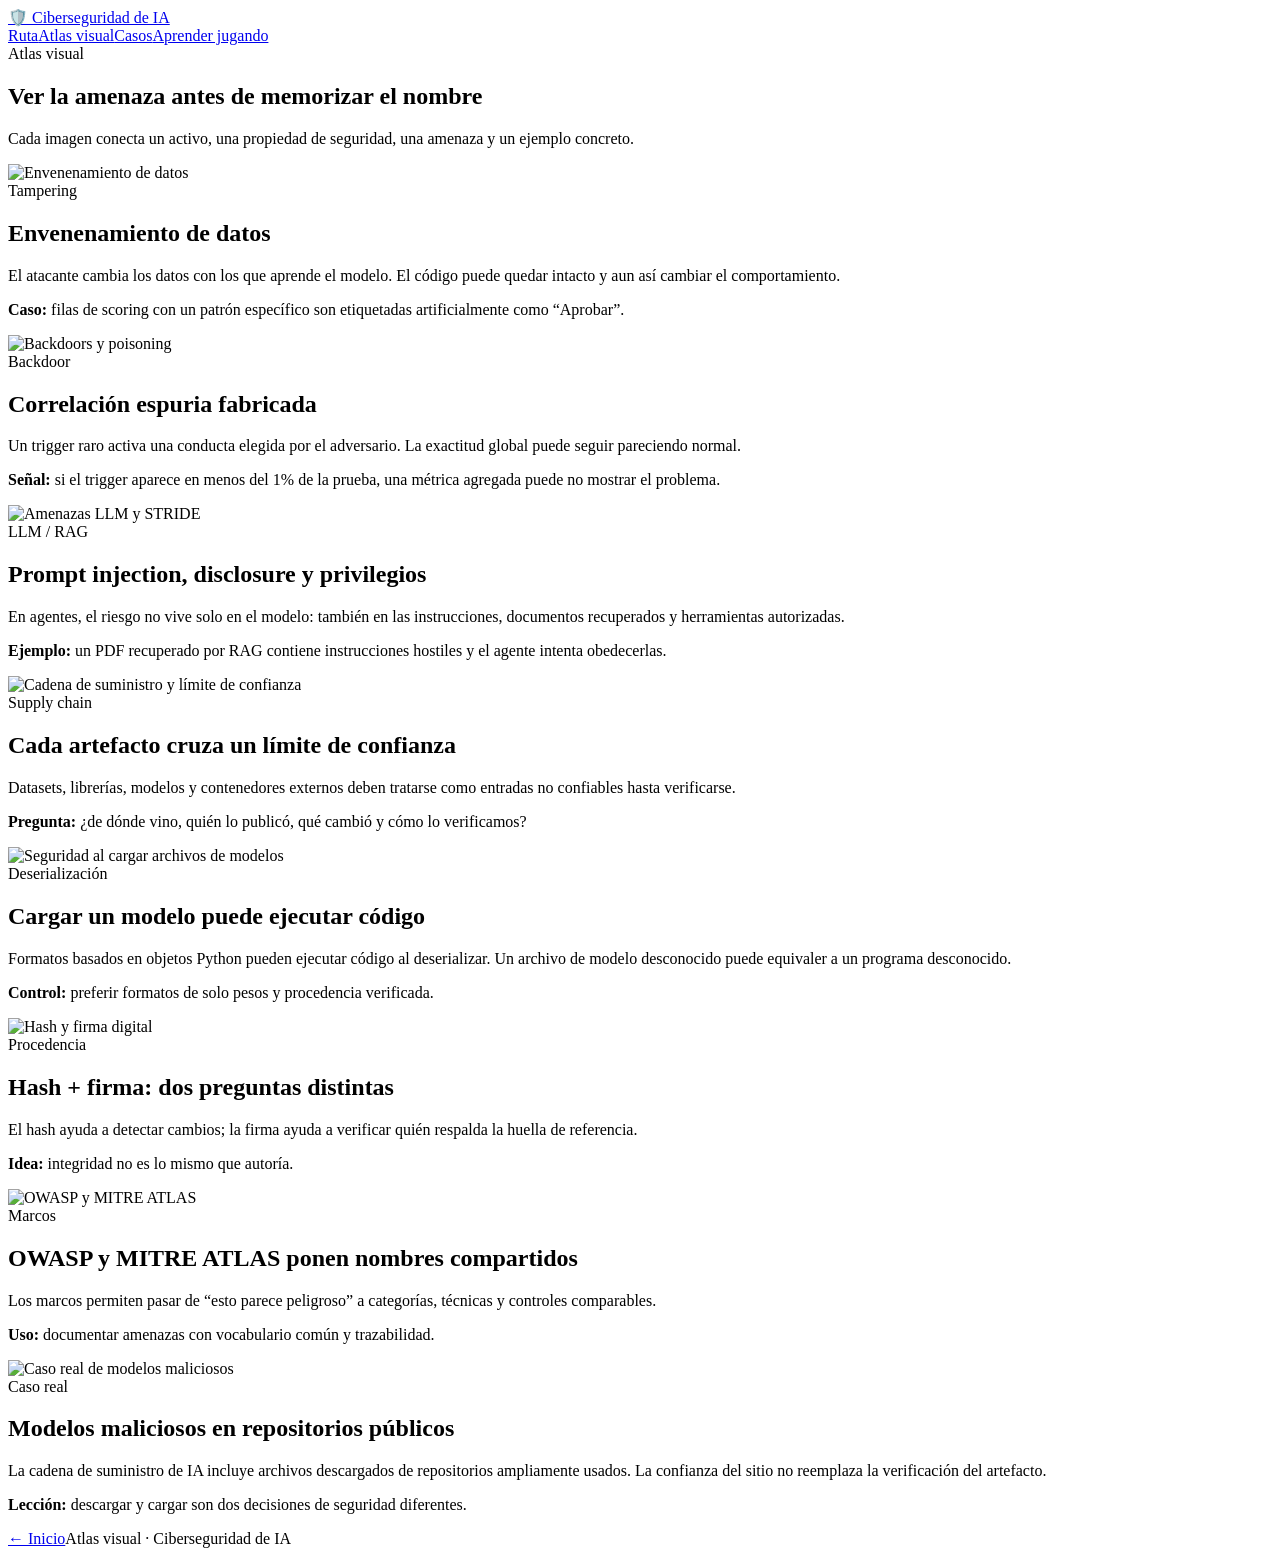
==== web/atlas.html @ b42c238f "feat(web): añadir atlas visual" ====
<!doctype html><html lang="es"><head><meta charset="utf-8"><meta name="viewport" content="width=device-width,initial-scale=1"><title>Atlas visual · Ciberseguridad de IA</title><link rel="stylesheet" href="styles.css"></head><body><header class="topbar"><a class="brand" href="index.html">🛡️ Ciberseguridad de IA</a><nav><a href="ruta.html">Ruta</a><a class="active" href="atlas.html">Atlas visual</a><a href="casos.html">Casos</a><a href="aprender.html">Aprender jugando</a></nav></header><main><section class="page-hero"><span class="eyebrow">Atlas visual</span><h1>Ver la amenaza antes de memorizar el nombre</h1><p class="lead">Cada imagen conecta un activo, una propiedad de seguridad, una amenaza y un ejemplo concreto.</p></section>
<section class="gallery"><article class="visual-card"><img src="assets/img/data-poisoning.webp" alt="Envenenamiento de datos"><div><span class="tag redtag">Tampering</span><h2>Envenenamiento de datos</h2><p>El atacante cambia los datos con los que aprende el modelo. El código puede quedar intacto y aun así cambiar el comportamiento.</p><p class="case"><strong>Caso:</strong> filas de scoring con un patrón específico son etiquetadas artificialmente como “Aprobar”.</p></div></article>
<article class="visual-card"><img src="assets/img/atlas-ml-poisoning-backdoors.webp" alt="Backdoors y poisoning"><div><span class="tag redtag">Backdoor</span><h2>Correlación espuria fabricada</h2><p>Un trigger raro activa una conducta elegida por el adversario. La exactitud global puede seguir pareciendo normal.</p><p class="case"><strong>Señal:</strong> si el trigger aparece en menos del 1% de la prueba, una métrica agregada puede no mostrar el problema.</p></div></article>
<article class="visual-card" id="llm"><img src="assets/img/atlas-llm-stride-cases.webp" alt="Amenazas LLM y STRIDE"><div><span class="tag violetag">LLM / RAG</span><h2>Prompt injection, disclosure y privilegios</h2><p>En agentes, el riesgo no vive solo en el modelo: también en las instrucciones, documentos recuperados y herramientas autorizadas.</p><p class="case"><strong>Ejemplo:</strong> un PDF recuperado por RAG contiene instrucciones hostiles y el agente intenta obedecerlas.</p></div></article>
<article class="visual-card" id="supply"><img src="assets/img/supply-chain-trust-boundary.webp" alt="Cadena de suministro y límite de confianza"><div><span class="tag goldtag">Supply chain</span><h2>Cada artefacto cruza un límite de confianza</h2><p>Datasets, librerías, modelos y contenedores externos deben tratarse como entradas no confiables hasta verificarse.</p><p class="case"><strong>Pregunta:</strong> ¿de dónde vino, quién lo publicó, qué cambió y cómo lo verificamos?</p></div></article>
<article class="visual-card"><img src="assets/img/model-loading-security.jpg" alt="Seguridad al cargar archivos de modelos"><div><span class="tag goldtag">Deserialización</span><h2>Cargar un modelo puede ejecutar código</h2><p>Formatos basados en objetos Python pueden ejecutar código al deserializar. Un archivo de modelo desconocido puede equivaler a un programa desconocido.</p><p class="case"><strong>Control:</strong> preferir formatos de solo pesos y procedencia verificada.</p></div></article>
<article class="visual-card"><img src="assets/img/hash-signature.jpg" alt="Hash y firma digital"><div><span class="tag bluetag">Procedencia</span><h2>Hash + firma: dos preguntas distintas</h2><p>El hash ayuda a detectar cambios; la firma ayuda a verificar quién respalda la huella de referencia.</p><p class="case"><strong>Idea:</strong> integridad no es lo mismo que autoría.</p></div></article>
<article class="visual-card"><img src="assets/img/owasp-mitre.jpg" alt="OWASP y MITRE ATLAS"><div><span class="tag bluetag">Marcos</span><h2>OWASP y MITRE ATLAS ponen nombres compartidos</h2><p>Los marcos permiten pasar de “esto parece peligroso” a categorías, técnicas y controles comparables.</p><p class="case"><strong>Uso:</strong> documentar amenazas con vocabulario común y trazabilidad.</p></div></article>
<article class="visual-card"><img src="assets/img/hugging-face-case.jpg" alt="Caso real de modelos maliciosos"><div><span class="tag redtag">Caso real</span><h2>Modelos maliciosos en repositorios públicos</h2><p>La cadena de suministro de IA incluye archivos descargados de repositorios ampliamente usados. La confianza del sitio no reemplaza la verificación del artefacto.</p><p class="case"><strong>Lección:</strong> descargar y cargar son dos decisiones de seguridad diferentes.</p></div></article></section></main><footer><a href="index.html">← Inicio</a><span>Atlas visual · Ciberseguridad de IA</span></footer><script src="app.js"></script></body></html>
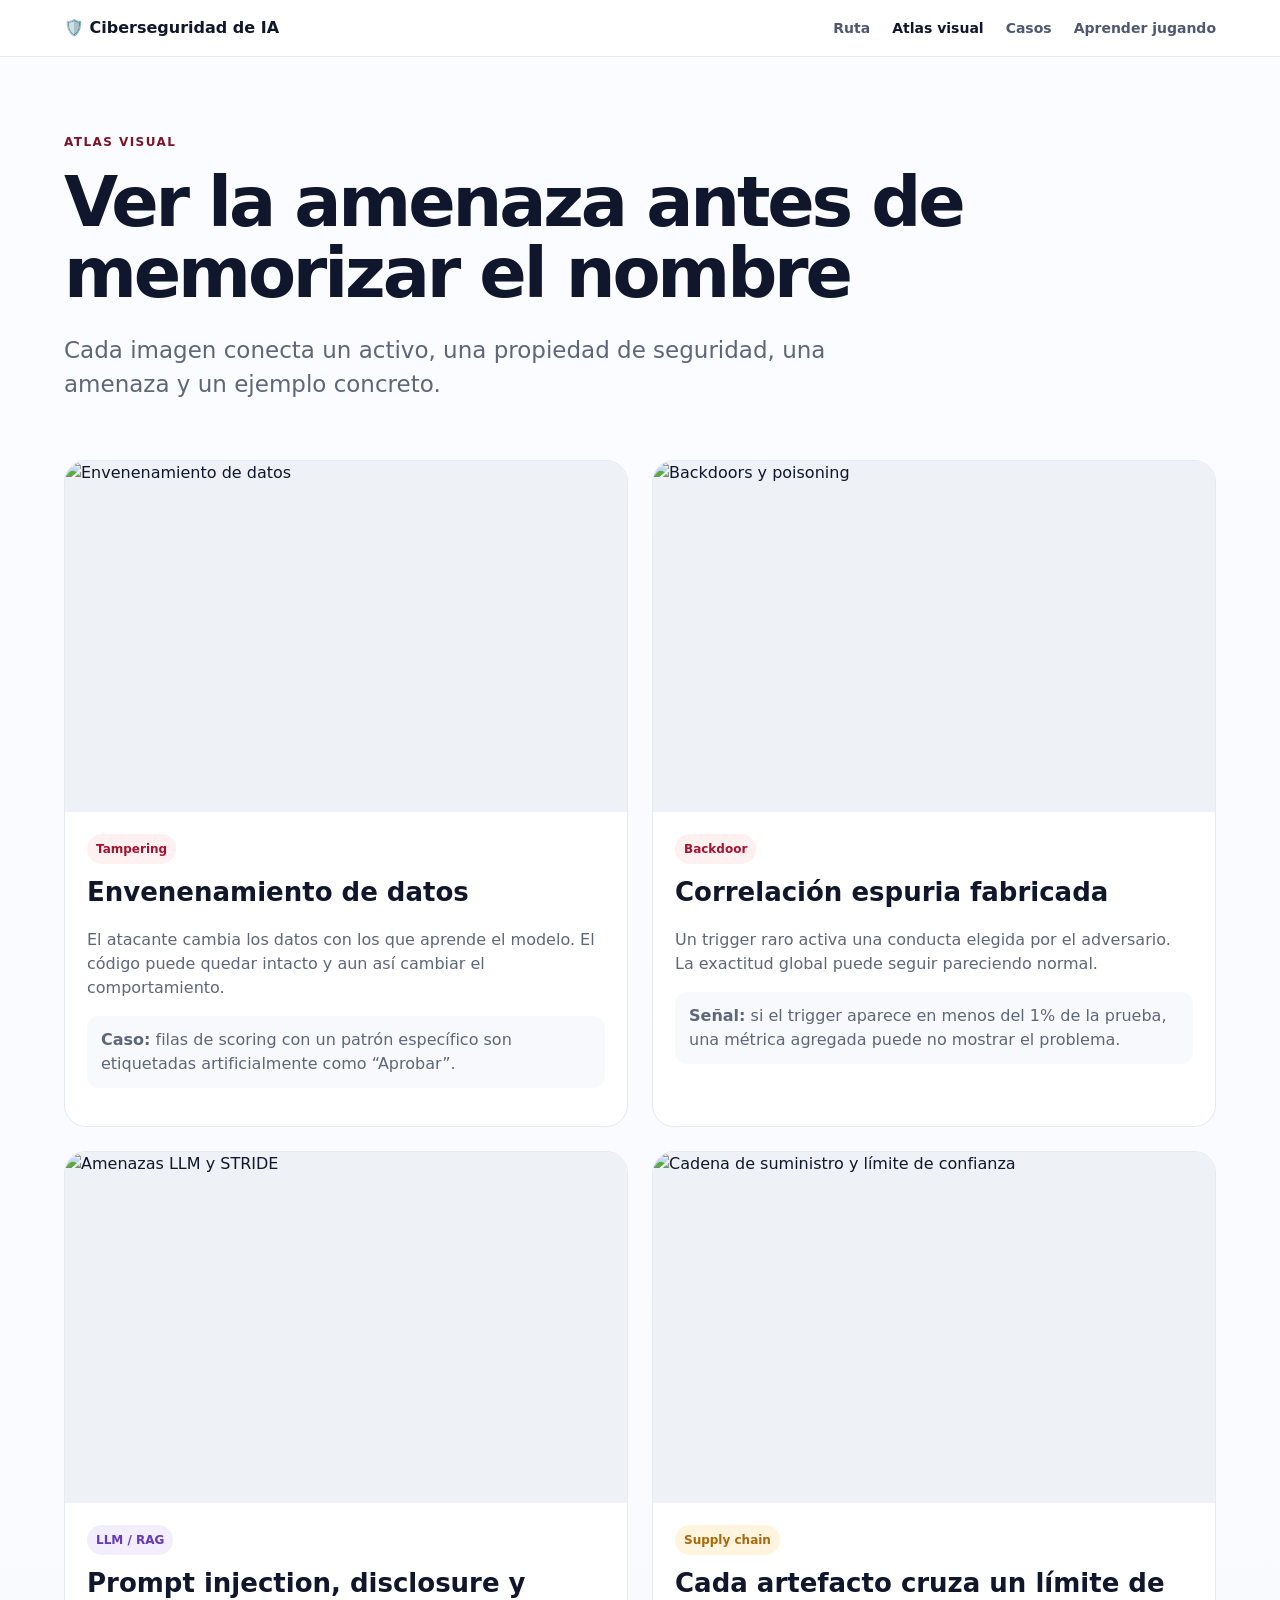
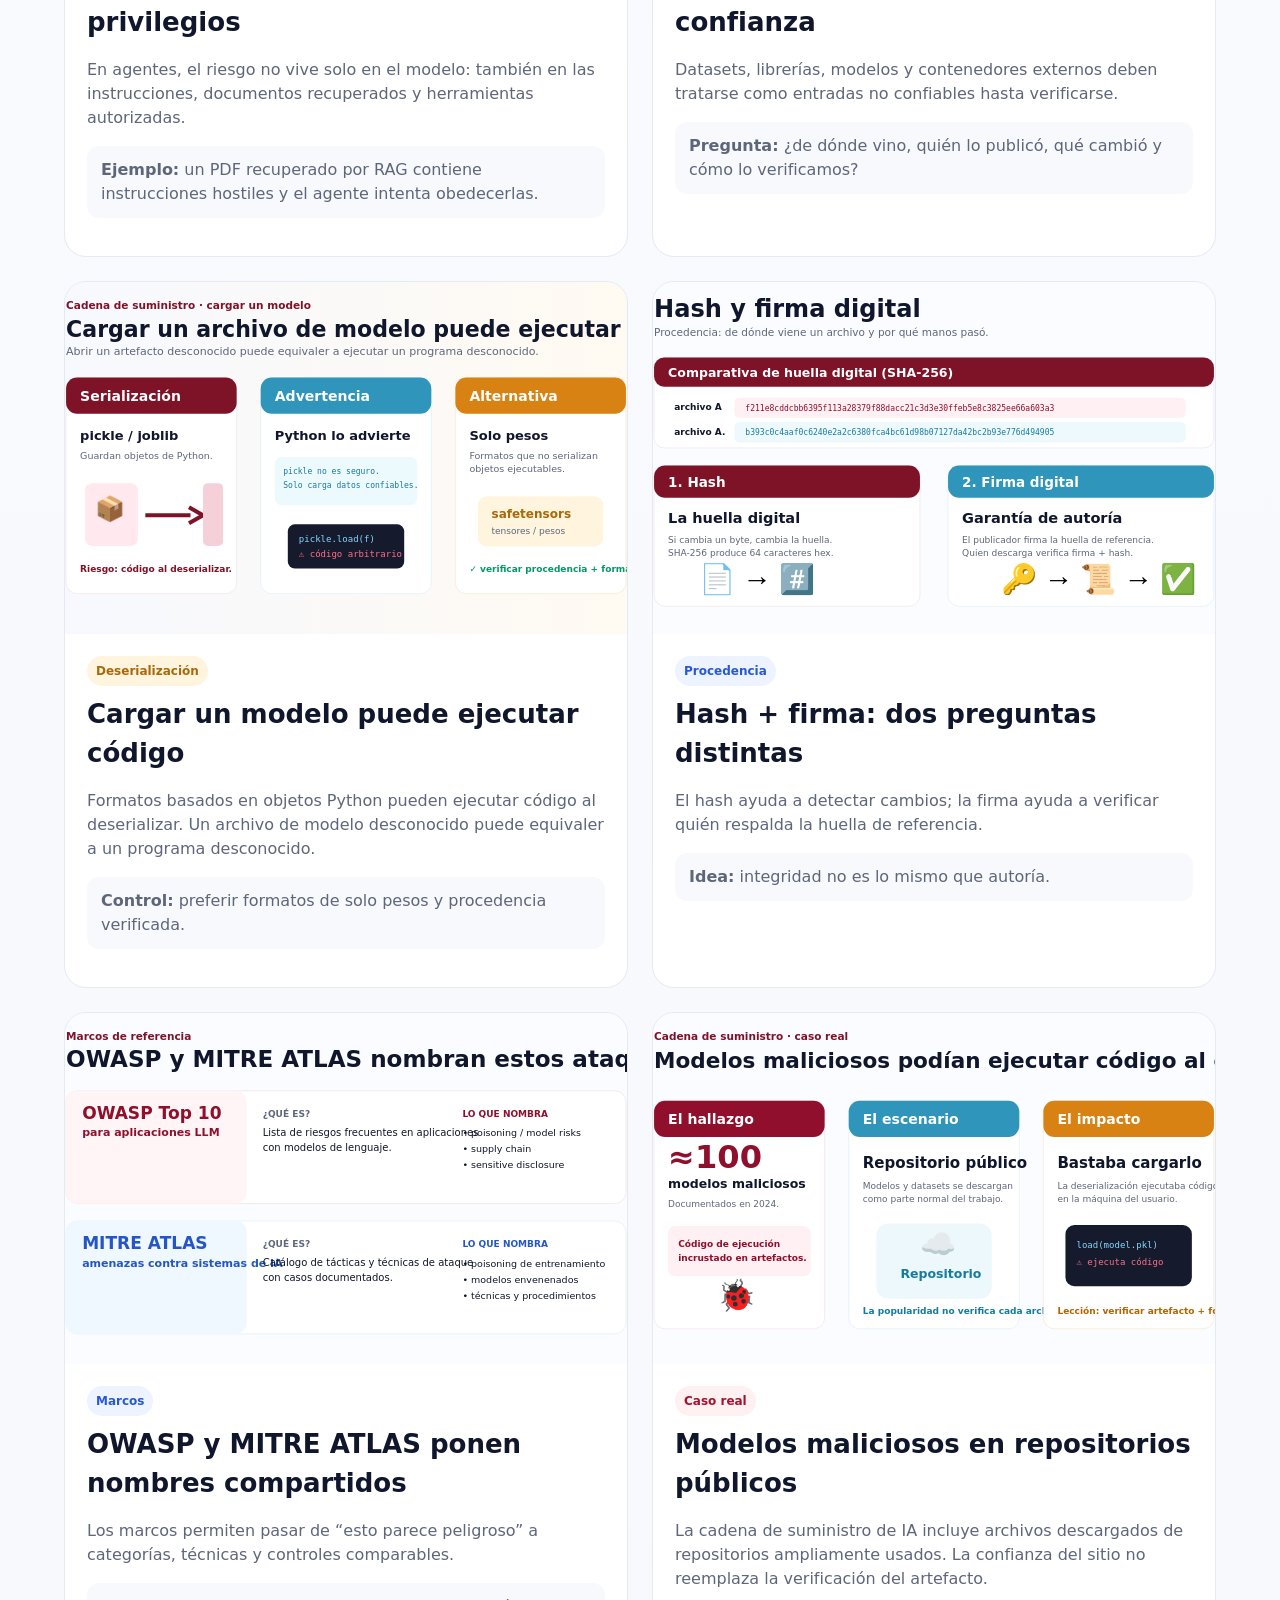
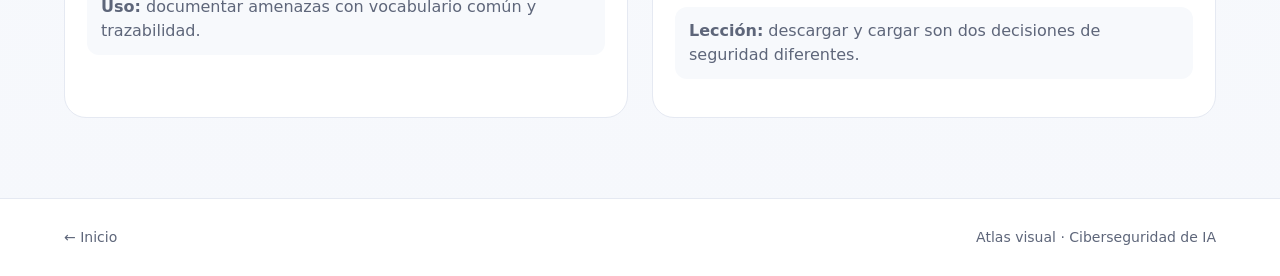
==== commit 3daec0ba: "fix(web): usar visuales SVG nativos del sitio" ====
--- a/web/atlas.html
+++ b/web/atlas.html
@@ -3,7 +3,7 @@
 <article class="visual-card"><img src="assets/img/atlas-ml-poisoning-backdoors.webp" alt="Backdoors y poisoning"><div><span class="tag redtag">Backdoor</span><h2>Correlación espuria fabricada</h2><p>Un trigger raro activa una conducta elegida por el adversario. La exactitud global puede seguir pareciendo normal.</p><p class="case"><strong>Señal:</strong> si el trigger aparece en menos del 1% de la prueba, una métrica agregada puede no mostrar el problema.</p></div></article>
 <article class="visual-card" id="llm"><img src="assets/img/atlas-llm-stride-cases.webp" alt="Amenazas LLM y STRIDE"><div><span class="tag violetag">LLM / RAG</span><h2>Prompt injection, disclosure y privilegios</h2><p>En agentes, el riesgo no vive solo en el modelo: también en las instrucciones, documentos recuperados y herramientas autorizadas.</p><p class="case"><strong>Ejemplo:</strong> un PDF recuperado por RAG contiene instrucciones hostiles y el agente intenta obedecerlas.</p></div></article>
 <article class="visual-card" id="supply"><img src="assets/img/supply-chain-trust-boundary.webp" alt="Cadena de suministro y límite de confianza"><div><span class="tag goldtag">Supply chain</span><h2>Cada artefacto cruza un límite de confianza</h2><p>Datasets, librerías, modelos y contenedores externos deben tratarse como entradas no confiables hasta verificarse.</p><p class="case"><strong>Pregunta:</strong> ¿de dónde vino, quién lo publicó, qué cambió y cómo lo verificamos?</p></div></article>
-<article class="visual-card"><img src="assets/img/model-loading-security.jpg" alt="Seguridad al cargar archivos de modelos"><div><span class="tag goldtag">Deserialización</span><h2>Cargar un modelo puede ejecutar código</h2><p>Formatos basados en objetos Python pueden ejecutar código al deserializar. Un archivo de modelo desconocido puede equivaler a un programa desconocido.</p><p class="case"><strong>Control:</strong> preferir formatos de solo pesos y procedencia verificada.</p></div></article>
-<article class="visual-card"><img src="assets/img/hash-signature.jpg" alt="Hash y firma digital"><div><span class="tag bluetag">Procedencia</span><h2>Hash + firma: dos preguntas distintas</h2><p>El hash ayuda a detectar cambios; la firma ayuda a verificar quién respalda la huella de referencia.</p><p class="case"><strong>Idea:</strong> integridad no es lo mismo que autoría.</p></div></article>
-<article class="visual-card"><img src="assets/img/owasp-mitre.jpg" alt="OWASP y MITRE ATLAS"><div><span class="tag bluetag">Marcos</span><h2>OWASP y MITRE ATLAS ponen nombres compartidos</h2><p>Los marcos permiten pasar de “esto parece peligroso” a categorías, técnicas y controles comparables.</p><p class="case"><strong>Uso:</strong> documentar amenazas con vocabulario común y trazabilidad.</p></div></article>
-<article class="visual-card"><img src="assets/img/hugging-face-case.jpg" alt="Caso real de modelos maliciosos"><div><span class="tag redtag">Caso real</span><h2>Modelos maliciosos en repositorios públicos</h2><p>La cadena de suministro de IA incluye archivos descargados de repositorios ampliamente usados. La confianza del sitio no reemplaza la verificación del artefacto.</p><p class="case"><strong>Lección:</strong> descargar y cargar son dos decisiones de seguridad diferentes.</p></div></article></section></main><footer><a href="index.html">← Inicio</a><span>Atlas visual · Ciberseguridad de IA</span></footer><script src="app.js"></script></body></html>+<article class="visual-card"><img src="assets/img/model-loading-security.svg" alt="Seguridad al cargar archivos de modelos"><div><span class="tag goldtag">Deserialización</span><h2>Cargar un modelo puede ejecutar código</h2><p>Formatos basados en objetos Python pueden ejecutar código al deserializar. Un archivo de modelo desconocido puede equivaler a un programa desconocido.</p><p class="case"><strong>Control:</strong> preferir formatos de solo pesos y procedencia verificada.</p></div></article>
+<article class="visual-card"><img src="assets/img/hash-signature.svg" alt="Hash y firma digital"><div><span class="tag bluetag">Procedencia</span><h2>Hash + firma: dos preguntas distintas</h2><p>El hash ayuda a detectar cambios; la firma ayuda a verificar quién respalda la huella de referencia.</p><p class="case"><strong>Idea:</strong> integridad no es lo mismo que autoría.</p></div></article>
+<article class="visual-card"><img src="assets/img/owasp-mitre.svg" alt="OWASP y MITRE ATLAS"><div><span class="tag bluetag">Marcos</span><h2>OWASP y MITRE ATLAS ponen nombres compartidos</h2><p>Los marcos permiten pasar de “esto parece peligroso” a categorías, técnicas y controles comparables.</p><p class="case"><strong>Uso:</strong> documentar amenazas con vocabulario común y trazabilidad.</p></div></article>
+<article class="visual-card"><img src="assets/img/hugging-face-case.svg" alt="Caso real de modelos maliciosos"><div><span class="tag redtag">Caso real</span><h2>Modelos maliciosos en repositorios públicos</h2><p>La cadena de suministro de IA incluye archivos descargados de repositorios ampliamente usados. La confianza del sitio no reemplaza la verificación del artefacto.</p><p class="case"><strong>Lección:</strong> descargar y cargar son dos decisiones de seguridad diferentes.</p></div></article></section></main><footer><a href="index.html">← Inicio</a><span>Atlas visual · Ciberseguridad de IA</span></footer><script src="app.js"></script></body></html>
--- a/web/styles.css
+++ b/web/styles.css
@@ -0,0 +1 @@
+:root{--ink:#10162b;--muted:#5e667a;--line:#e5e9f2;--bg:#f7f9fd;--card:#fff;--blue:#315cf4;--red:#7e1227;--violet:#6b3cd6;--gold:#d78212;--green:#069669}*{box-sizing:border-box}html{scroll-behavior:smooth}body{margin:0;background:linear-gradient(180deg,#fbfcff 0,#f6f8fc 100%);color:var(--ink);font-family:Inter,ui-sans-serif,system-ui,-apple-system,BlinkMacSystemFont,"Segoe UI",sans-serif;line-height:1.5}a{color:inherit;text-decoration:none}.topbar{position:sticky;top:0;z-index:20;display:flex;align-items:center;justify-content:space-between;padding:16px clamp(20px,5vw,72px);background:rgba(255,255,255,.9);border-bottom:1px solid var(--line);backdrop-filter:blur(14px)}.brand{font-weight:850}.topbar nav{display:flex;gap:22px;align-items:center;font-size:14px;font-weight:700}.topbar nav a{color:#4e5870}.topbar nav a:hover,.topbar nav .active{color:var(--ink)}.pill{padding:8px 12px;background:#eef2ff;border-radius:999px}main{max-width:1280px;margin:auto;padding:0 clamp(20px,5vw,72px) 80px}.hero{min-height:520px;display:grid;grid-template-columns:1.2fr .8fr;align-items:center;gap:56px}.eyebrow{text-transform:uppercase;letter-spacing:.12em;font-size:12px;font-weight:850;color:var(--red)}h1{font-size:clamp(42px,6vw,78px);line-height:1.02;letter-spacing:-.045em;margin:14px 0 22px;max-width:1000px}h1 em{font-style:normal;background:linear-gradient(90deg,var(--blue),var(--violet));-webkit-background-clip:text;color:transparent}.lead{font-size:clamp(18px,2vw,23px);color:var(--muted);max-width:850px}.cta{display:flex;gap:12px;margin-top:30px;flex-wrap:wrap}.btn{display:inline-flex;align-items:center;justify-content:center;padding:12px 18px;border:1px solid #dfe4ee;border-radius:12px;background:#fff;font-weight:800;cursor:pointer}.btn.primary{background:var(--ink);color:#fff;border-color:var(--ink)}.hero-card{background:linear-gradient(145deg,#11182e,#242d4d);color:#fff;border-radius:26px;padding:28px;box-shadow:0 24px 60px rgba(28,37,70,.22)}.kicker{font-size:13px;text-transform:uppercase;letter-spacing:.12em;color:#aeb9dd;font-weight:850}.flow{display:flex;gap:8px;flex-wrap:wrap;margin:28px 0}.flow span{padding:9px 11px;background:rgba(255,255,255,.1);border-radius:10px;font-weight:800}.flow b{align-self:center;color:#7ba5ff}.section-head{display:flex;align-items:end;justify-content:space-between;gap:20px;margin:70px 0 22px}.section-head h2,.feature h2{font-size:clamp(30px,4vw,48px);line-height:1.08;margin:8px 0}.grid{display:grid;gap:18px}.grid.four{grid-template-columns:repeat(4,1fr)}.grid.three{grid-template-columns:repeat(3,1fr)}.topic,.mini{background:#fff;border:1px solid var(--line);border-radius:20px;padding:24px;min-height:190px;box-shadow:0 8px 24px rgba(20,30,60,.04);transition:.2s}.topic:hover{transform:translateY(-4px);box-shadow:0 16px 34px rgba(20,30,60,.09)}.topic>span{font-size:12px;font-weight:900}.topic h3,.mini h3{font-size:24px;margin:32px 0 8px}.topic p,.mini p{color:var(--muted)}.topic.blue{border-top:5px solid var(--blue)}.topic.red{border-top:5px solid var(--red)}.topic.violet{border-top:5px solid var(--violet)}.topic.gold{border-top:5px solid var(--gold)}.feature{display:grid;grid-template-columns:.8fr 1.2fr;gap:30px;align-items:center;margin:80px 0;background:#fff;border:1px solid var(--line);border-radius:26px;padding:28px}.feature img{width:100%;border-radius:16px}.text-link{font-weight:850;color:var(--blue)}.emoji{font-size:30px}.page-hero{padding:72px 0 35px}.page-hero h1{font-size:clamp(42px,6vw,70px)}.gallery{display:grid;grid-template-columns:1fr 1fr;gap:24px}.visual-card{overflow:hidden;background:#fff;border:1px solid var(--line);border-radius:22px}.visual-card img{display:block;width:100%;aspect-ratio:16/10;object-fit:cover;background:#eef2f7}.visual-card>div{padding:22px}.visual-card h2{font-size:26px;margin:9px 0}.visual-card p{color:var(--muted)}.tag{display:inline-block;font-size:12px;font-weight:900;padding:6px 9px;border-radius:999px}.redtag{background:#fff0f2;color:#a5122f}.violetag{background:#f2edff;color:#6339bd}.goldtag{background:#fff4de;color:#a96809}.bluetag{background:#edf3ff;color:#2758d7}.case{padding:12px 14px;background:#f7f9fc;border-radius:12px}.case-stack{display:grid;gap:18px}.case-stack article{display:grid;grid-template-columns:80px 1fr;gap:20px;padding:28px;background:#fff;border:1px solid var(--line);border-radius:20px}.case-num{font-size:36px;font-weight:900;color:#c6ccda}.case-stack h2{font-size:28px;margin:0 0 8px}.case-stack p{color:var(--muted);font-size:18px}.decision{margin-top:14px;padding:14px 16px;border-left:4px solid var(--blue);background:#f2f6ff;border-radius:10px}.timeline{position:relative;display:grid;gap:18px}.timeline>div{display:grid;grid-template-columns:60px 1fr;gap:18px}.timeline>div>b{width:48px;height:48px;display:grid;place-items:center;border-radius:50%;background:var(--ink);color:#fff}.timeline article{background:#fff;border:1px solid var(--line);border-radius:18px;padding:22px}.timeline h2{margin:0 0 8px}.timeline p{color:var(--muted)}.timeline a{color:var(--blue);font-weight:850}.game-grid{display:grid;grid-template-columns:1.2fr .8fr;gap:24px}.quiz-card,.flash,.rhyme{background:#fff;border:1px solid var(--line);border-radius:22px;padding:26px}.quiz-top{display:flex;justify-content:space-between;font-weight:850;color:var(--muted)}.quiz-card h2{font-size:30px;margin:28px 0}.answers{display:grid;gap:10px;margin-bottom:18px}.answer{padding:14px;border:1px solid var(--line);background:#fff;border-radius:12px;text-align:left;font-size:16px;cursor:pointer}.answer:hover{border-color:#9eb4ff;background:#f5f8ff}.answer.correct{border-color:#7fd8b8;background:#effcf7}.answer.wrong{border-color:#e9a3ae;background:#fff3f5}.feedback{min-height:54px;color:var(--muted);font-weight:700}.side-games{display:grid;gap:18px}.flash h3{font-size:24px}.hidden{display:none}.rhyme{background:linear-gradient(145deg,#121a31,#252d4a);color:#fff}.rhyme .eyebrow{color:#9cb6ff}.rhyme p{color:#cbd3ea}footer{display:flex;justify-content:space-between;gap:20px;padding:28px clamp(20px,5vw,72px);border-top:1px solid var(--line);color:var(--muted);font-size:14px;background:#fff}@media(max-width:900px){.topbar{align-items:flex-start;gap:12px;flex-direction:column}.topbar nav{overflow:auto;width:100%;padding-bottom:3px}.hero,.feature,.game-grid{grid-template-columns:1fr}.grid.four,.grid.three,.gallery{grid-template-columns:1fr}.hero{padding:60px 0;min-height:auto}.feature{margin:55px 0}.case-stack article{grid-template-columns:1fr}.case-num{font-size:22px}.topbar nav a{white-space:nowrap}}
